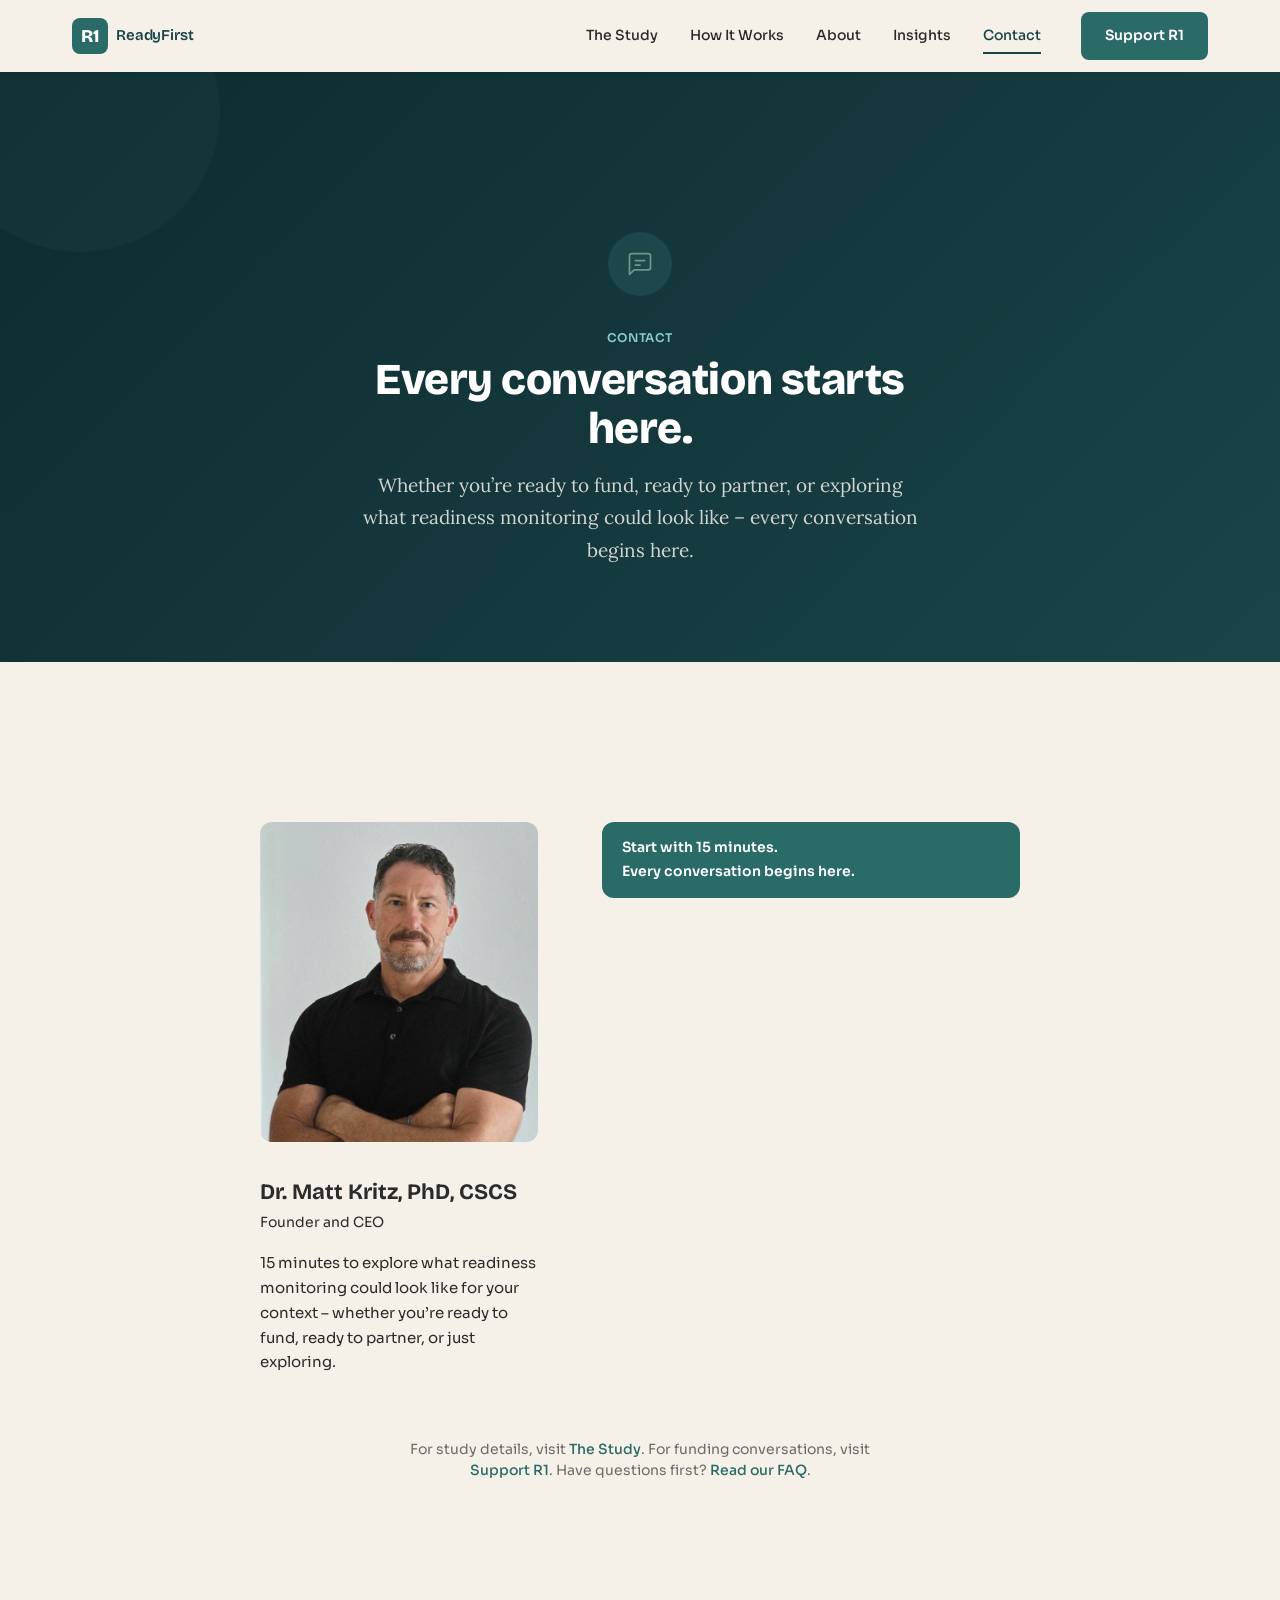
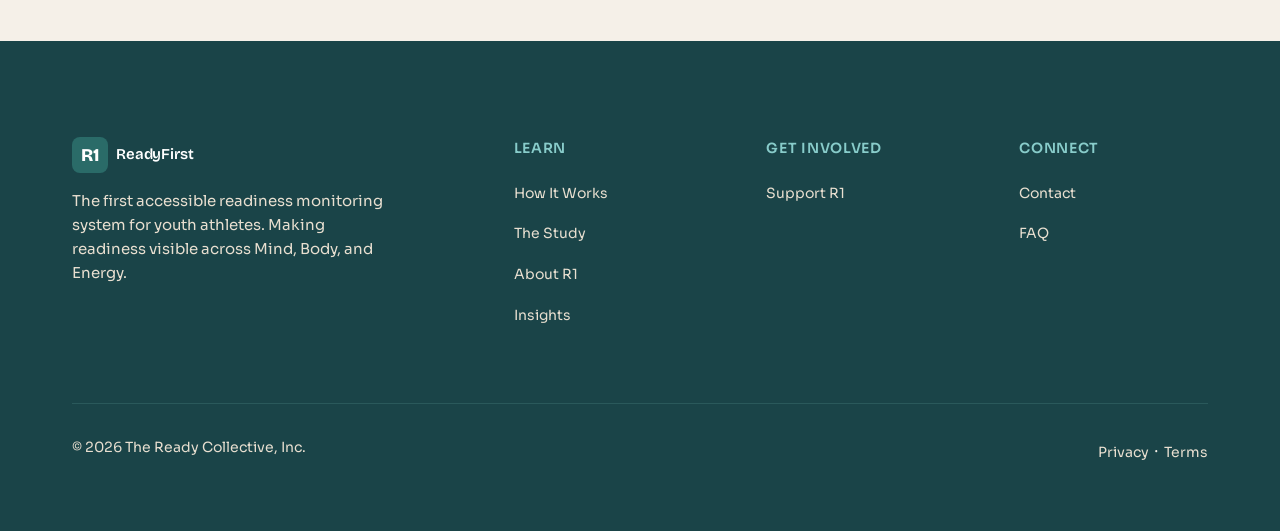
==== contact.html @ bba160d3 "Add files via upload" ====
<!DOCTYPE html>
<html lang="en">
<head>
<meta charset="UTF-8">
<meta name="viewport" content="width=device-width, initial-scale=1.0">
<title>Contact – R1 ReadyFirst</title>
<meta name="description" content="Get in touch with the R1 ReadyFirst team. Direct contact for funders and organizations, or send a general inquiry.">
<meta property="og:title" content="Contact – R1 ReadyFirst">
<meta property="og:description" content="Get in touch with the R1 ReadyFirst team. Direct contact for funders and organizations, or send a general inquiry.">
<meta property="og:image" content="https://www.readyfirst.com/img/og-card.png">
<meta property="og:type" content="website">
<meta property="og:url" content="https://www.readyfirst.com/contact.html">
<link rel="preconnect" href="https://fonts.googleapis.com">
<link rel="preconnect" href="https://fonts.gstatic.com" crossorigin>
<link href="https://fonts.googleapis.com/css2?family=Bricolage+Grotesque:wght@600;700;800&family=Lora:ital,wght@0,400;0,700;1,400&family=Libre+Baskerville:ital,wght@0,400;0,700;1,400&family=Sora:wght@400;500;600&display=swap" rel="stylesheet">
<link rel="stylesheet" href="css/shared.css">
<link rel="stylesheet" href="css/contact.css">
<link rel="icon" href="data:image/svg+xml,%3Csvg xmlns=%27http://www.w3.org/2000/svg%27 viewBox=%270 0 36 36%27%3E%3Crect width=%2736%27 height=%2736%27 rx=%278%27 fill=%27%232D6A4F%27/%3E%3Ctext x=%2718%27 y=%2725%27 font-family=%27sans-serif%27 font-weight=%27800%27 font-size=%2718%27 fill=%27white%27 text-anchor=%27middle%27%3ER1%3C/text%3E%3C/svg%3E">
</head>
<body>

<!-- NAV -->
<a href="#main" class="skip-to-content">Skip to content</a>
<nav class="site-nav" role="navigation" aria-label="Main navigation">
  <div class="container">
    <a href="index.html" class="nav-logo"><span class="logo-mark">R1</span>ReadyFirst</a>
    <ul class="nav-links" id="navLinks">
      <li><a href="study.html">The Study</a></li>
      <li><a href="how-it-works.html">How It Works</a></li>
      <li><a href="about.html">About</a></li>
      <li><a href="blog.html">Insights</a></li>
      <li><a href="contact.html" class="nav-active">Contact</a></li>
      <li><a href="support.html" class="btn btn--primary">Support R1</a></li>
    </ul>
    <button class="nav-toggle" aria-label="Toggle menu" onclick="document.getElementById('navLinks').classList.toggle('open')"><svg viewBox="0 0 24 24" fill="none" stroke="currentColor" stroke-width="2" stroke-linecap="round"><line x1="3" y1="6" x2="21" y2="6"/><line x1="3" y1="12" x2="21" y2="12"/><line x1="3" y1="18" x2="21" y2="18"/></svg></button>
  </div>
</nav>

<!-- HERO -->
<section id="main" class="contact-hero">
  <div class="contact-hero__inner">
    <div class="contact-hero__icon"><svg viewBox="0 0 24 24" fill="none" stroke="rgba(149,213,178,.6)" stroke-width="1.5" stroke-linecap="round" stroke-linejoin="round"><path d="M21 15a2 2 0 01-2 2H7l-4 4V5a2 2 0 012-2h14a2 2 0 012 2z"/><path d="M8 9h8M8 13h4"/></svg></div>
    <span class="section-eyebrow">Contact</span>
    <h1>Every conversation starts here.</h1>
    <p>Whether you&rsquo;re ready to fund, ready to partner, or exploring what readiness monitoring could look like &ndash; every conversation begins here.</p>
  </div>
</section>

<!-- MAIN -->
<section class="contact-main fade-in">
  <div class="contact-main__inner">
    <div class="contact-layout">
      <!-- Matt context panel -->
      <div class="contact-respondent">
        <div class="contact-respondent__photo">
          <img src="img/matt-kritz-portrait.webp" alt="Dr. Matt Kritz, Founder and CEO" loading="lazy">
        </div>
        <div class="contact-respondent__name">Dr. Matt Kritz, PhD, CSCS</div>
        <div class="contact-respondent__role">Founder and CEO</div>
        <p class="contact-respondent__context">15 minutes to explore what readiness monitoring could look like for your context &ndash; whether you&rsquo;re ready to fund, ready to partner, or just exploring.</p>
      </div>

      <!-- Cal.com booking embed -->
      <div class="contact-cal">
        <div class="contact-cal__bar">
          <span class="contact-cal__bar-text">Start with 15 minutes.<br>Every conversation begins here.</span>
        </div>
        <div class="contact-cal__embed">
          <div style="width:100%;height:100%;overflow:scroll" id="my-cal-inline-15min"></div>
        </div>
      </div>
    </div>

    <div class="contact-main__footnote">
      <p>For study details, visit <a href="study.html">The Study</a>. For funding conversations, visit <a href="support.html">Support R1</a>. Have questions first? <a href="faq.html">Read our FAQ</a>.</p>
    </div>
  </div>
</section>

<!-- Cal embed script -->
<script type="text/javascript">
(function (C, A, L) { let p = function (a, ar) { a.q.push(ar); }; let d = C.document; C.Cal = C.Cal || function () { let cal = C.Cal; let ar = arguments; if (!cal.loaded) { cal.ns = {}; cal.q = cal.q || []; d.head.appendChild(d.createElement("script")).src = A; cal.loaded = true; } if (ar[0] === L) { const api = function () { p(api, arguments); }; const namespace = ar[1]; api.q = api.q || []; if(typeof namespace === "string"){cal.ns[namespace] = cal.ns[namespace] || api;p(cal.ns[namespace], ar);p(cal, ["initNamespace", namespace]);} else p(cal, ar); return;} p(cal, ar); }; })(window, "https://app.cal.eu/embed/embed.js", "init");
Cal("init", "15min", {origin:"https://app.cal.eu"});
Cal.ns["15min"]("inline", {
  elementOrSelector:"#my-cal-inline-15min",
  config: {"layout":"month_view","useSlotsViewOnSmallScreen":"true"},
  calLink: "malgo/15min",
});
Cal.ns["15min"]("ui", {"cssVarsPerTheme":{"light":{"cal-brand":"#2A6B68"},"dark":{"cal-brand":"#88CCCA"}},"hideEventTypeDetails":false,"layout":"month_view"});
</script>
<footer class="site-footer" role="contentinfo">
  <div class="container">
    <div class="footer-grid">
      <div class="footer-brand"><a href="index.html" class="nav-logo"><span class="logo-mark">R1</span>ReadyFirst</a><p>The first accessible readiness monitoring system for youth athletes. Making readiness visible across Mind, Body, and Energy.</p></div>
      <div class="footer-col"><h4>Learn</h4><ul><li><a href="how-it-works.html">How It Works</a></li><li><a href="study.html">The Study</a></li><li><a href="about.html">About R1</a></li><li><a href="blog.html">Insights</a></li></ul></div>
      <div class="footer-col"><h4>Get Involved</h4><ul><li><a href="support.html">Support R1</a></li></ul></div>
      <div class="footer-col"><h4>Connect</h4><ul><li><a href="contact.html">Contact</a></li><li><a href="faq.html">FAQ</a></li></ul></div>
    </div>
    <div class="footer-bottom"><p>&copy; 2026 The Ready Collective, Inc.</p><div><a href="#">Privacy</a> &middot; <a href="#">Terms</a></div></div>
  </div>
</footer>

<script>
const observer=new IntersectionObserver(e=>{e.forEach(e=>{e.isIntersecting&&e.target.classList.add("visible")})},{threshold:.1,rootMargin:"0px 0px -40px 0px"});
document.querySelectorAll(".fade-in").forEach(el=>observer.observe(el));
document.querySelectorAll(".nav-links a:not(.nav-dropdown__trigger)").forEach(a=>{a.addEventListener("click",()=>{document.getElementById("navLinks").classList.remove("open")})});
document.querySelectorAll(".nav-dropdown__trigger").forEach(btn=>{btn.addEventListener("click",()=>{btn.closest(".nav-dropdown").classList.toggle("open")})});
</script>
</body>
</html>
---- css/shared.css ----
/* =====================================================
   R1 ReadyFirst – Shared Design Tokens & Components
   Applies to every page. Page-specific layout in [page].css
   ===================================================== */

/* RESET */
*,*::before,*::after{margin:0;padding:0;box-sizing:border-box}
html{font-size:16px;scroll-behavior:smooth;-webkit-font-smoothing:antialiased}
img,svg{display:block;max-width:100%}

/* SKIP TO CONTENT */
.skip-to-content{position:absolute;top:-100%;left:var(--md);background:var(--jade);color:var(--white);padding:.75rem 1.5rem;border-radius:0 0 8px 8px;font-family:var(--font-ui);font-size:.875rem;font-weight:600;text-decoration:none;z-index:200;transition:top .2s}
.skip-to-content:focus{top:0}

/* TOKENS */
:root{
  --jade:#2A6B68;--jade-dk:#1A4448;--jade-lt:#88CCCA;--jade-deep:#0D2B30;
  --sand:#F5F0E8;--sand-dk:#E8DFD0;--sand-lt:#F0EBE0;
  --sky:#428393;--sky-lt:#BBD5DC;
  --terra:#BC6C25;--terra-soft:#DDA15E;
  --char:#2B2B2B;--wgray:#6B6B6B;--white:#FFFFFF;
  --build:#A0785A;--grow:#5B9E6F;--flow:#4A7C8F;
  --g-forest:linear-gradient(135deg,var(--jade-dk),var(--jade));
  --g-deep:linear-gradient(135deg,var(--jade-deep),var(--jade-dk));
  --g-warm:linear-gradient(135deg,var(--terra-soft),var(--sand));
  --sh:0 2px 8px rgba(var(--black-rgb),.06);--sh2:0 4px 16px rgba(var(--black-rgb),.1);
  --xs:.5rem;--sm:1rem;--md:2rem;--lg:4rem;--xl:6rem;--xxl:10rem;
  --max:1200px;--read:680px;
  /* RGB channel tokens — use as rgba(var(--jade-rgb),.1) for alpha compositing */
  --jade-rgb:42,107,104;
  --jade-dk-rgb:26,68,72;
  --jade-lt-rgb:136,204,202;
  --jade-deep-rgb:13,43,48;
  --sand-rgb:245,240,232;
  --terra-rgb:188,108,37;
  --terra-soft-rgb:221,161,94;
  --sky-rgb:66,131,147;
  --build-rgb:160,120,90;
  --grow-rgb:91,158,111;
  --flow-rgb:74,124,143;
  --char-rgb:43,43,43;
  --wgray-rgb:107,107,107;
  --white-rgb:255,255,255;
  --black-rgb:0,0,0;
  /* Pillar tint channels — warm sand-gold, soft green, soft teal */
  --pillar-warm-rgb:196,160,112;
  --pillar-green-rgb:125,170,122;
  --pillar-teal-rgb:80,144,128;
  /* Utility */
  --sand-icon:#E0D4C2;
  /* Gradient mid-stops */
  --sand-warm:#F5EDE4;
  --jade-funder:#1A5258;
  --org-tint:#EBF0E8;
  /* Eyebrow colours: --eyebrow-light on sand/white backgrounds,
     --eyebrow-dark on forest/deep gradient backgrounds,
     --eyebrow-warm on terra-soft/g-warm backgrounds. No other values. */
  --eyebrow-light:var(--jade);
  --eyebrow-dark:var(--jade-lt);
  --eyebrow-warm:var(--jade-dk);
  /* Typography tokens — use these, never hardcode font strings */
  --font-display:'Bricolage Grotesque',sans-serif;
  --font-ui:'Sora',sans-serif;
  --font-prose:'Lora',Georgia,serif;
  --font-quote:'Libre Baskerville',Georgia,serif;
}

/* TYPOGRAPHY */
body{font-family:var(--font-prose);font-size:1.125rem;line-height:1.7;color:var(--char);background:var(--sand)}
h1,h2{font-family:var(--font-display)}
.ui,.btn,.nav-links a:not(.btn),.card__eyebrow,.card__cta,.card__body,.stat-number,.stat-caption,.stat-source,.section-eyebrow,.team-role,.team-cred,.team-name,.pillar-tag,.footer-col a,.footer-col h4,.footer-bottom p,.footer-bottom a{font-family:var(--font-ui)}
blockquote{font-family:var(--font-quote)}
h1,h2{line-height:1.15;letter-spacing:-.01em}
h2{font-size:clamp(1.75rem,3.5vw,2.25rem);font-weight:600}
/* h3 font rule: --font-ui is the default (functional/UI headings — cards, features, list items).
   Override to var(--font-display) for display headings — named people, named entities, hero sub-labels.
   Do this in page CSS with an explicit font-family declaration, not by changing this rule. */
h3{font-size:1.25rem;font-weight:600;line-height:1.4;font-family:var(--font-ui)}
a{color:var(--jade);transition:color .3s}a:hover{color:var(--jade-dk)}

/* LAYOUT */
.container{width:100%;max-width:var(--max);margin:0 auto;padding:0 var(--md)}
.section{padding:var(--xl) 0}

/* NAV */
.site-nav{position:sticky;top:0;z-index:100;height:72px;display:flex;align-items:center;background:var(--sand);box-shadow:0 1px 4px rgba(var(--black-rgb),.05)}
.site-nav .container{display:flex;align-items:center;justify-content:space-between}
.nav-logo{display:flex;align-items:center;gap:.5rem;text-decoration:none;font-family:var(--font-display);font-weight:600;font-size:.9375rem;color:var(--jade-dk);letter-spacing:-.01em}
.logo-mark{display:inline-flex;align-items:center;justify-content:center;width:36px;height:36px;background:var(--jade);color:var(--white);border-radius:8px;font-weight:800;font-size:1.125rem;line-height:1}
.nav-links{display:flex;align-items:center;gap:var(--md);list-style:none}
.nav-links li{display:flex;align-items:center}
.nav-links a:not(.btn){font-size:.875rem;font-weight:500;color:var(--char);text-decoration:none;padding:.25rem 0;position:relative;transition:color .3s}
.nav-links a:not(.btn)::after{content:'';position:absolute;bottom:-2px;left:0;width:0;height:2px;background:var(--jade-dk);transition:width .3s}
.nav-links a:not(.btn):hover{color:var(--jade-dk)}
.nav-links a:not(.btn):hover::after{width:100%}
.nav-links .btn{margin-left:.5rem}
.nav-toggle{display:none;background:none;border:none;cursor:pointer;padding:.5rem;color:var(--char)}
.nav-toggle svg{width:24px;height:24px}
.nav-links a:not(.btn).nav-active{color:var(--jade-dk)}.nav-links a:not(.btn).nav-active::after{width:100%}

/* NAV DROPDOWN */
.nav-dropdown{position:relative;display:flex;align-items:center}
.nav-dropdown__trigger{font-family:var(--font-ui);font-size:.875rem;font-weight:500;color:var(--char);background:none;border:none;cursor:pointer;padding:.25rem 0;display:inline-flex;align-items:center;gap:.35rem;position:relative;transition:color .3s;line-height:1}
.nav-dropdown__trigger::after{content:'';position:absolute;bottom:-2px;left:0;width:0;height:2px;background:var(--jade-dk);transition:width .3s}
.nav-dropdown__trigger:hover{color:var(--jade-dk)}.nav-dropdown__trigger:hover::after{width:100%}
.nav-dropdown__trigger.nav-active{color:var(--jade-dk)}.nav-dropdown__trigger.nav-active::after{width:100%}
.nav-dropdown__trigger svg{transition:transform .3s}
.nav-dropdown__menu{display:none;position:absolute;top:100%;left:-.75rem;background:var(--sand);border-radius:10px;box-shadow:var(--sh2);padding:1rem 1.75rem;list-style:none;z-index:110;white-space:nowrap}
.nav-dropdown__menu::before{content:'';position:absolute;top:2px;left:24px;width:12px;height:12px;background:var(--sand);border-radius:2px;rotate:45deg;box-shadow:-1px -1px 2px rgba(var(--black-rgb),.04)}
.nav-dropdown__menu li a{display:block;padding:.5rem .25rem;font-family:var(--font-ui);font-size:.875rem;font-weight:500;color:var(--char);text-decoration:none;transition:color .2s;border-radius:6px}
.nav-dropdown__menu li a:hover{color:var(--jade-dk)}
.nav-dropdown__menu li a.nav-active{color:var(--jade-dk);font-weight:600}
.nav-dropdown:hover .nav-dropdown__menu{display:block}
.nav-dropdown:hover .nav-dropdown__trigger svg{transform:rotate(180deg)}

/* BUTTONS */
.btn{display:inline-flex;align-items:center;justify-content:center;gap:.5rem;font-size:.875rem;font-weight:600;text-decoration:none;padding:.75rem 1.5rem;border-radius:8px;border:none;cursor:pointer;transition:all .3s;white-space:nowrap}
.btn--primary{background:var(--jade);color:var(--white)}.btn--primary:hover{background:var(--jade-dk);color:var(--white)}
.btn--secondary{background:transparent;color:var(--jade);border:1.5px solid var(--jade)}.btn--secondary:hover{background:var(--jade);color:var(--white)}
.btn--lg{font-size:1rem;padding:1rem 2rem}
.btn--hero{background:var(--white);color:var(--jade-dk);font-size:1rem;padding:1rem 2rem}.btn--hero:hover{background:var(--sand);color:var(--jade-dk)}
.btn--hero-ghost{background:transparent;color:rgba(var(--sand-rgb),.85);font-size:1rem;padding:1rem 2rem;border:1.5px solid rgba(var(--sand-rgb),.3)}.btn--hero-ghost:hover{background:rgba(var(--white-rgb),.1);color:var(--white)}
.btn .arrow{transition:transform .3s}.btn:hover .arrow{transform:translateX(3px)}

/* Dark-section button overrides — prevents hover disappearing into background */
.scale-stats--elevated .btn--primary{background:var(--white);color:var(--jade-dk)}
.scale-stats--elevated .btn--primary:hover{background:var(--sand);color:var(--jade-dk)}

/* SECTION EYEBROW */
.section-eyebrow{font-family:var(--font-ui);font-size:.75rem;font-weight:600;text-transform:uppercase;letter-spacing:.05em;display:block;margin-bottom:var(--xs)}

/* GTM SIGNAL – urgency / founding funder / timing language */
.gtm-signal{font-family:var(--font-ui);font-size:1rem;font-weight:400;color:var(--jade);line-height:1.55;display:block}
.gtm-signal--dark{color:var(--jade-lt)}

/* PHOTO INITIALS – placeholder for missing portraits */

/* PILLAR TAGS */
.pillar-tag{display:inline-flex;flex-direction:column;align-items:center;gap:.5rem;font-size:.875rem;font-weight:600;letter-spacing:.02em}
.pillar-tag__circle{width:72px;height:72px;border-radius:50%;display:flex;align-items:center;justify-content:center}
.pillar-tag__circle svg{width:36px;height:36px;flex-shrink:0}
.pillar-tag--mind .pillar-tag__circle{background:rgba(var(--pillar-warm-rgb),.18)}.pillar-tag--mind .pillar-tag__circle svg{stroke:var(--char)}.pillar-tag--mind{color:var(--char)}
.pillar-tag--body .pillar-tag__circle{background:rgba(var(--pillar-green-rgb),.16)}.pillar-tag--body .pillar-tag__circle svg{stroke:var(--char)}.pillar-tag--body{color:var(--char)}
.pillar-tag--energy .pillar-tag__circle{background:rgba(var(--pillar-teal-rgb),.16)}.pillar-tag--energy .pillar-tag__circle svg{stroke:var(--char)}.pillar-tag--energy{color:var(--char)}

/* STAT CARDS (shared across homepage + study) */
.stat-source{font-size:.6875rem;color:var(--wgray);margin-top:.375rem}

/* READINESS DIAGRAM (shared – used on How It Works + Parents) */
.dfade{opacity:0;animation:fadeOnly var(--fdur,.5s) ease var(--fdelay,0s) both}

/* FOOTER */
.site-footer{background:var(--jade-dk);color:var(--sand);padding:var(--xl) 0 var(--lg)}
.footer-grid{display:grid;grid-template-columns:2fr 1fr 1fr 1fr;gap:var(--lg);margin-bottom:var(--lg)}
.footer-brand{max-width:320px}
.footer-brand .nav-logo{color:var(--white);margin-bottom:var(--sm)}
.footer-brand p{font-family:var(--font-ui);font-size:.9375rem;line-height:1.6;color:var(--sand-dk)}
.footer-col h4{font-family:var(--font-ui);font-size:.875rem;font-weight:600;text-transform:uppercase;letter-spacing:.05em;color:var(--jade-lt);margin-bottom:var(--sm)}
.footer-col ul{list-style:none}.footer-col li{margin-bottom:.625rem}
.footer-col a{font-family:var(--font-ui);font-size:.875rem;color:var(--sand-dk);text-decoration:none;transition:color .3s}.footer-col a:hover{color:var(--white)}
.footer-bottom{border-top:1px solid rgba(var(--jade-lt-rgb),.15);padding-top:var(--md);display:flex;justify-content:space-between;flex-wrap:wrap;gap:var(--sm)}
.footer-bottom p,.footer-bottom a{font-family:var(--font-ui);font-size:.875rem;color:var(--sand-dk)}
.footer-bottom a{text-decoration:none}.footer-bottom a:hover{color:var(--white)}

/* ANIMATIONS */
.fade-in{opacity:0;transform:translateY(16px);transition:opacity .6s ease-out,transform .6s ease-out}
.fade-in.visible{opacity:1;transform:translateY(0)}
@keyframes draw{from{stroke-dashoffset:var(--len)}to{stroke-dashoffset:0}}
@keyframes fadeOnly{from{opacity:0}to{opacity:1}}

/* UTILITIES */
.mobile-br{display:block}

/* RESPONSIVE – SHARED */
/* PAGE PHOTO BREAK – contained image with rounded corners, matches pause pattern */
.page-photo-break{padding:var(--lg) var(--md)}
.page-photo-break__inner{max-width:1060px;margin:0 auto;overflow:hidden;border-radius:12px}
.page-photo-break__img{width:100%;height:400px;object-fit:cover;object-position:center 40%;display:block}

@media(max-width:767px){
  .mobile-br{display:none}
  .container{padding:0 var(--sm)}
  .section{padding:var(--lg) 0}
  h2{font-size:1.375rem}
  .nav-links{display:none;position:fixed;top:72px;left:0;right:0;background:var(--sand);flex-direction:column;padding:var(--md);box-shadow:var(--sh);gap:1.5rem}.nav-links.open{display:flex}.nav-toggle{display:block}
  .nav-dropdown__trigger{width:100%;justify-content:space-between}
  .nav-dropdown__menu{position:static;transform:none;box-shadow:none;background:var(--sand-dk);border-radius:8px;padding:.25rem 0;min-width:100%;margin-top:.375rem}
  .nav-dropdown__menu::before{display:none}
  .nav-dropdown.open .nav-dropdown__menu{display:block}
  .nav-dropdown:hover .nav-dropdown__menu{display:none}
  .nav-dropdown.open:hover .nav-dropdown__menu{display:block}
  .footer-grid{grid-template-columns:1fr;gap:var(--md)}
  .page-photo-break__inner{margin:0 var(--sm);border-radius:10px}
  .page-photo-break__img{height:240px}
}

/* Utility classes — replacing inline styles */
.img-cover{width:100%;height:100%;object-fit:cover;display:block}
.img-cover--rounded{border-radius:12px}
.img-cover--circle{border-radius:50%}
.text-center{text-align:center}
.mt-sm{margin-top:var(--sm)}
.mt-md{margin-top:var(--md)}
.mt-lg{margin-top:var(--lg)}
.mb-sm{margin-bottom:var(--sm)}
.mb-lg{margin-bottom:var(--lg)}
.inline-read-link{font-family:var(--font-ui);font-size:.875rem;font-weight:600;color:var(--jade);text-decoration:none}
.inline-read-link--light{color:var(--jade-lt)}
.section-eyebrow--sky{color:var(--eyebrow-light)}
.section-eyebrow--jade{color:var(--jade)}
.section-eyebrow--jade-lt{color:var(--jade-lt)}
.card-cta-label{pointer-events:none}
.flex-center-wrap{display:flex;gap:var(--sm);justify-content:center;flex-wrap:wrap}
.img-cover--top{object-position:center top}
.btn--sm{font-size:.8125rem;padding:.5rem 1.25rem}
.footer-col .btn{margin-top:.5rem}
---- css/contact.css ----
/* =====================================================
   R1 ReadyFirst – Contact Page Layout
   Requires: shared.css
   v23 – Single column, meeting callout + form
   ===================================================== */

/* HERO */
.contact-hero{padding:var(--xxl) var(--md) var(--xl);background:var(--g-deep);text-align:center;position:relative;overflow:hidden;color:var(--white)}
.contact-hero::before{content:'';position:absolute;top:-100px;left:-60px;width:280px;height:280px;border-radius:50%;background:rgba(var(--jade-lt-rgb),.04)}
.contact-hero__inner{max-width:620px;margin:0 auto;position:relative;z-index:1}
.contact-hero__icon{width:64px;height:64px;border-radius:50%;background:rgba(var(--jade-lt-rgb),.1);display:flex;align-items:center;justify-content:center;margin:0 auto var(--md)}
.contact-hero__icon svg{width:28px;height:28px}
.contact-hero .section-eyebrow{color:var(--eyebrow-dark)}
.contact-hero h1{font-size:clamp(2rem,5vw,2.75rem);font-weight:800;color:var(--white);margin-bottom:var(--sm);line-height:1.1}
.contact-hero p{font-family:var(--font-prose);font-size:clamp(1.0625rem,2vw,1.1875rem);color:rgba(var(--sand-rgb),.85);line-height:1.7;max-width:560px;margin:0 auto}

/* MAIN */
.contact-main{background:var(--sand);padding:var(--xxl) var(--md);position:relative;overflow:hidden}
.contact-main__inner{max-width:760px;margin:0 auto;position:relative;z-index:1}

/* TWO-COLUMN LAYOUT: cal left, Matt right */
.contact-layout{display:grid;grid-template-columns:2fr 3fr;gap:var(--lg);align-items:start}

/* Matt context panel */
.contact-respondent__photo{width:100%;height:320px;border-radius:12px;overflow:hidden;margin-bottom:var(--md)}
.contact-respondent__photo img{width:100%;height:100%;object-fit:cover;object-position:center top}
.contact-respondent__name{font-family:var(--font-display);font-size:1.375rem;font-weight:700;color:var(--char)}
.contact-respondent__role{font-family:var(--font-ui);font-size:.875rem;color:var(--char);margin-bottom:var(--sm)}
.contact-respondent__context{font-family:var(--font-ui);font-size:.9375rem;color:var(--char);line-height:1.65}

/* CAL.COM EMBED — jade top bar + embed frame */
.contact-cal{overflow:visible}
.contact-cal__bar{background:var(--jade);padding:.875rem 1.25rem;display:flex;align-items:center;justify-content:flex-start;border-radius:12px;margin-bottom:2px}
.contact-cal__bar-text{font-family:var(--font-ui);font-size:.875rem;font-weight:600;color:var(--white)}
.contact-cal__embed{border-radius:12px;overflow:hidden}

/* FOOTNOTE */
.contact-main__footnote{text-align:center;max-width:480px;margin:var(--lg) auto 0}
.contact-main__footnote p{font-family:var(--font-ui);font-size:.875rem;color:var(--wgray);line-height:1.5}
.contact-main__footnote a{color:var(--jade);text-decoration:none;font-weight:500}
.contact-main__footnote a:hover{color:var(--jade-dk)}

/* RESPONSIVE */
@media(max-width:767px){
  .contact-hero{padding:var(--xl) var(--sm) var(--lg)}
  .contact-main{padding:var(--xl) var(--sm)}
  .contact-layout{grid-template-columns:1fr;gap:var(--md)}
  .contact-respondent{order:-1}
}
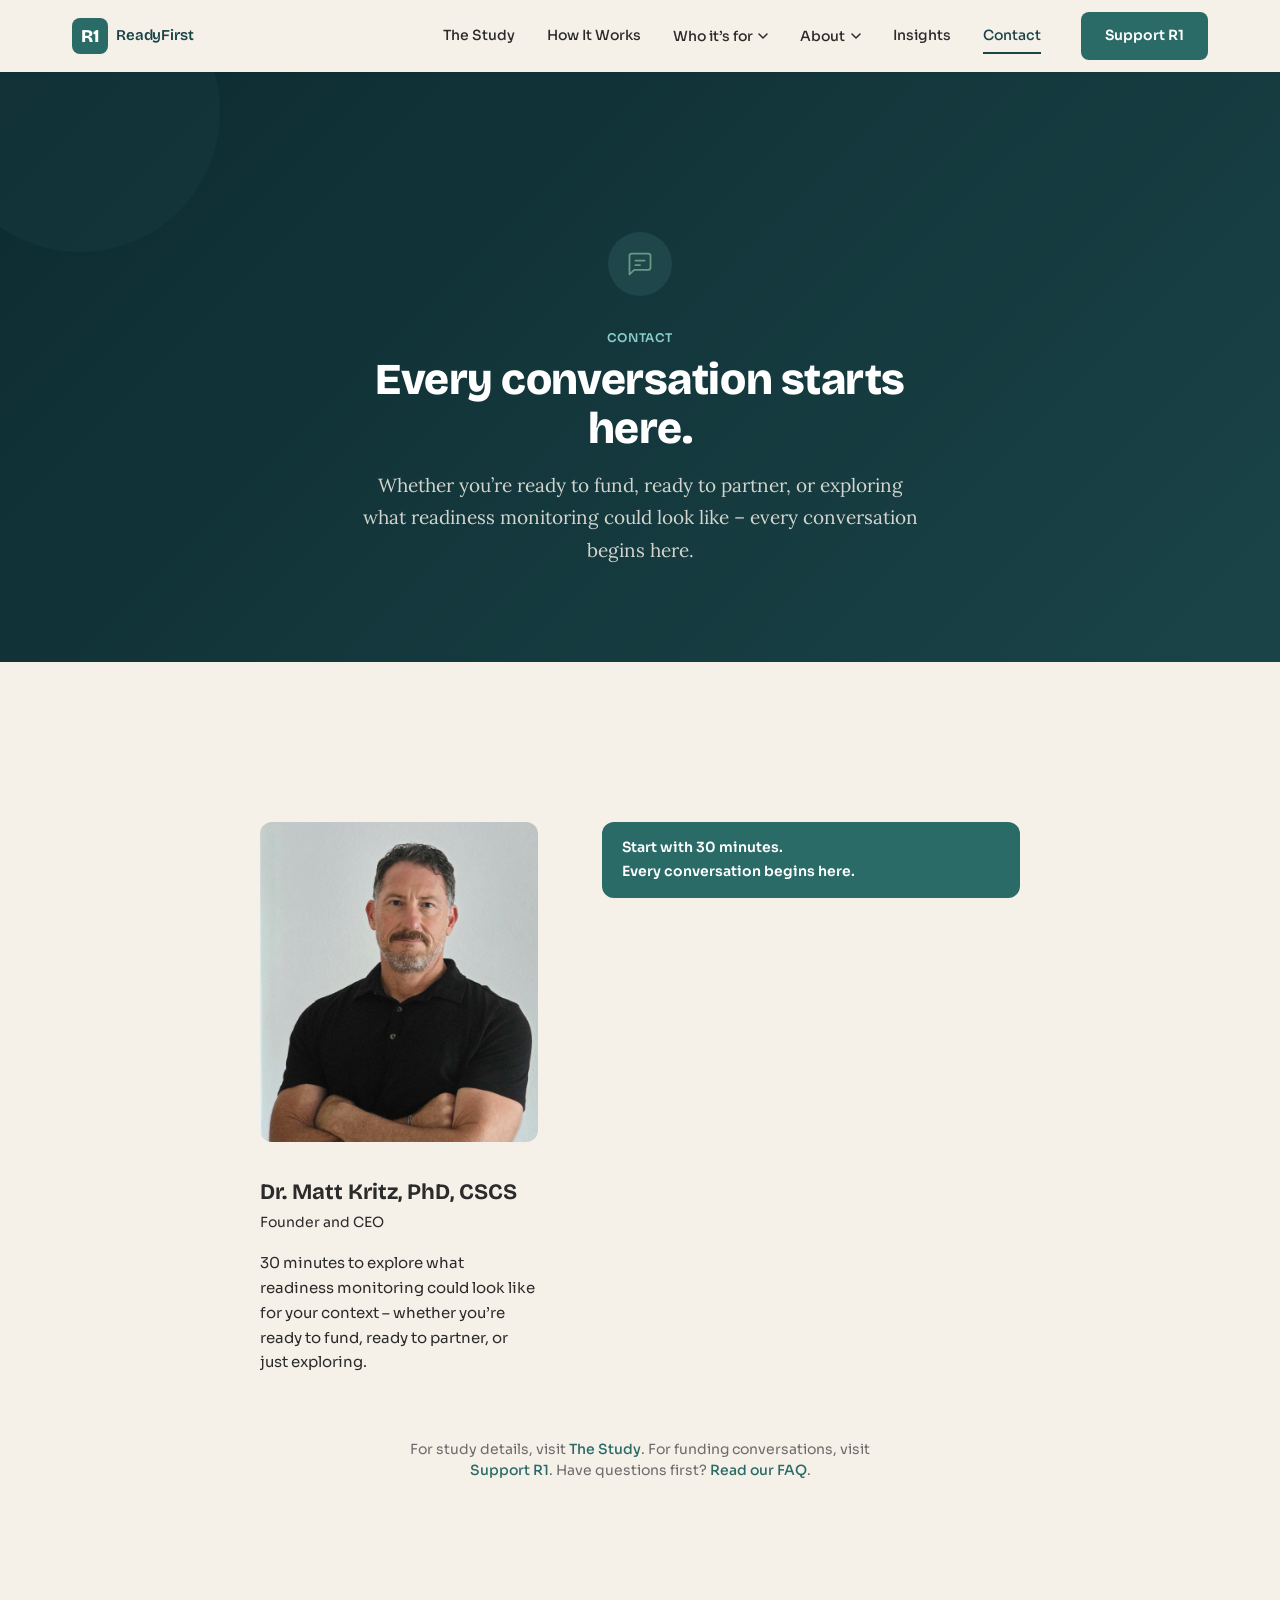
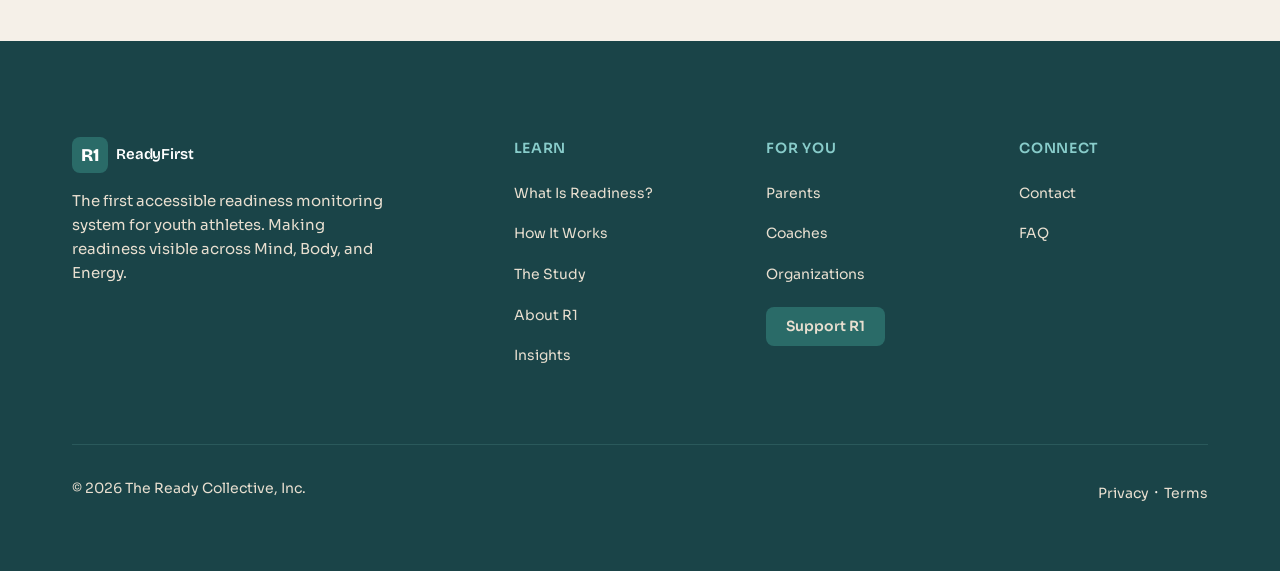
==== commit 40b1cae0: "Add files via upload" ====
--- a/contact.html
+++ b/contact.html
@@ -8,6 +8,10 @@
 <meta property="og:title" content="Contact – R1 ReadyFirst">
 <meta property="og:description" content="Get in touch with the R1 ReadyFirst team. Direct contact for funders and organizations, or send a general inquiry.">
 <meta property="og:image" content="https://www.readyfirst.com/img/og-card.png">
+<meta property="og:image:width" content="1200">
+<meta property="og:image:height" content="630">
+<meta name="twitter:card" content="summary_large_image">
+<meta name="twitter:image" content="https://www.readyfirst.com/img/og-card.png">
 <meta property="og:type" content="website">
 <meta property="og:url" content="https://www.readyfirst.com/contact.html">
 <link rel="preconnect" href="https://fonts.googleapis.com">
@@ -27,7 +31,21 @@
     <ul class="nav-links" id="navLinks">
       <li><a href="study.html">The Study</a></li>
       <li><a href="how-it-works.html">How It Works</a></li>
-      <li><a href="about.html">About</a></li>
+      <li class="nav-dropdown">
+        <button class="nav-dropdown__trigger" aria-expanded="false" aria-haspopup="true">Who it&rsquo;s for <svg viewBox="0 0 10 6" width="10" height="6" fill="none" stroke="currentColor" stroke-width="1.5" stroke-linecap="round" stroke-linejoin="round"><path d="M1 1l4 4 4-4"/></svg></button>
+        <ul class="nav-dropdown__menu">
+          <li><a href="organizations.html">Organizations</a></li>
+          <li><a href="parents.html">Parents</a></li>
+          <li><a href="coaches.html">Coaches</a></li>
+        </ul>
+      </li>
+      <li class="nav-dropdown">
+        <button class="nav-dropdown__trigger" aria-expanded="false" aria-haspopup="true">About <svg viewBox="0 0 10 6" width="10" height="6" fill="none" stroke="currentColor" stroke-width="1.5" stroke-linecap="round" stroke-linejoin="round"><path d="M1 1l4 4 4-4"/></svg></button>
+        <ul class="nav-dropdown__menu">
+          <li><a href="readiness.html">What Is Readiness?</a></li>
+          <li><a href="about.html">Our Team &amp; Mission</a></li>
+        </ul>
+      </li>
       <li><a href="blog.html">Insights</a></li>
       <li><a href="contact.html" class="nav-active">Contact</a></li>
       <li><a href="support.html" class="btn btn--primary">Support R1</a></li>
@@ -57,16 +75,16 @@
         </div>
         <div class="contact-respondent__name">Dr. Matt Kritz, PhD, CSCS</div>
         <div class="contact-respondent__role">Founder and CEO</div>
-        <p class="contact-respondent__context">15 minutes to explore what readiness monitoring could look like for your context &ndash; whether you&rsquo;re ready to fund, ready to partner, or just exploring.</p>
+        <p class="contact-respondent__context">30 minutes to explore what readiness monitoring could look like for your context &ndash; whether you&rsquo;re ready to fund, ready to partner, or just exploring.</p>
       </div>
 
       <!-- Cal.com booking embed -->
       <div class="contact-cal">
         <div class="contact-cal__bar">
-          <span class="contact-cal__bar-text">Start with 15 minutes.<br>Every conversation begins here.</span>
+          <span class="contact-cal__bar-text">Start with 30 minutes.<br>Every conversation begins here.</span>
         </div>
         <div class="contact-cal__embed">
-          <div style="width:100%;height:100%;overflow:scroll" id="my-cal-inline-15min"></div>
+          <div style="width:100%;height:100%;overflow:scroll" id="my-cal-inline-30min"></div>
         </div>
       </div>
     </div>
@@ -79,21 +97,21 @@
 
 <!-- Cal embed script -->
 <script type="text/javascript">
-(function (C, A, L) { let p = function (a, ar) { a.q.push(ar); }; let d = C.document; C.Cal = C.Cal || function () { let cal = C.Cal; let ar = arguments; if (!cal.loaded) { cal.ns = {}; cal.q = cal.q || []; d.head.appendChild(d.createElement("script")).src = A; cal.loaded = true; } if (ar[0] === L) { const api = function () { p(api, arguments); }; const namespace = ar[1]; api.q = api.q || []; if(typeof namespace === "string"){cal.ns[namespace] = cal.ns[namespace] || api;p(cal.ns[namespace], ar);p(cal, ["initNamespace", namespace]);} else p(cal, ar); return;} p(cal, ar); }; })(window, "https://app.cal.eu/embed/embed.js", "init");
-Cal("init", "15min", {origin:"https://app.cal.eu"});
-Cal.ns["15min"]("inline", {
-  elementOrSelector:"#my-cal-inline-15min",
+(function (C, A, L) { let p = function (a, ar) { a.q.push(ar); }; let d = C.document; C.Cal = C.Cal || function () { let cal = C.Cal; let ar = arguments; if (!cal.loaded) { cal.ns = {}; cal.q = cal.q || []; d.head.appendChild(d.createElement("script")).src = A; cal.loaded = true; } if (ar[0] === L) { const api = function () { p(api, arguments); }; const namespace = ar[1]; api.q = api.q || []; if(typeof namespace === "string"){cal.ns[namespace] = cal.ns[namespace] || api;p(cal.ns[namespace], ar);p(cal, ["initNamespace", namespace]);} else p(cal, ar); return;} p(cal, ar); }; })(window, "https://app.cal.com/embed/embed.js", "init");
+Cal("init", "30min", {origin:"https://the-ready-collective.cal.com"});
+Cal.ns["30min"]("inline", {
+  elementOrSelector:"#my-cal-inline-30min",
   config: {"layout":"month_view","useSlotsViewOnSmallScreen":"true"},
-  calLink: "malgo/15min",
+  calLink: "mkritz/30min",
 });
-Cal.ns["15min"]("ui", {"cssVarsPerTheme":{"light":{"cal-brand":"#2A6B68"},"dark":{"cal-brand":"#88CCCA"}},"hideEventTypeDetails":false,"layout":"month_view"});
+Cal.ns["30min"]("ui", {"hideEventTypeDetails":false,"layout":"month_view"});
 </script>
 <footer class="site-footer" role="contentinfo">
   <div class="container">
     <div class="footer-grid">
       <div class="footer-brand"><a href="index.html" class="nav-logo"><span class="logo-mark">R1</span>ReadyFirst</a><p>The first accessible readiness monitoring system for youth athletes. Making readiness visible across Mind, Body, and Energy.</p></div>
-      <div class="footer-col"><h4>Learn</h4><ul><li><a href="how-it-works.html">How It Works</a></li><li><a href="study.html">The Study</a></li><li><a href="about.html">About R1</a></li><li><a href="blog.html">Insights</a></li></ul></div>
-      <div class="footer-col"><h4>Get Involved</h4><ul><li><a href="support.html">Support R1</a></li></ul></div>
+      <div class="footer-col"><h4>Learn</h4><ul><li><a href="readiness.html">What Is Readiness?</a></li><li><a href="how-it-works.html">How It Works</a></li><li><a href="study.html">The Study</a></li><li><a href="about.html">About R1</a></li><li><a href="blog.html">Insights</a></li></ul></div>
+      <div class="footer-col"><h4>For You</h4><ul><li><a href="parents.html">Parents</a></li><li><a href="coaches.html">Coaches</a></li><li><a href="organizations.html">Organizations</a></li><li><a href="support.html" class="btn btn--primary btn--sm">Support R1</a></li></ul></div>
       <div class="footer-col"><h4>Connect</h4><ul><li><a href="contact.html">Contact</a></li><li><a href="faq.html">FAQ</a></li></ul></div>
     </div>
     <div class="footer-bottom"><p>&copy; 2026 The Ready Collective, Inc.</p><div><a href="#">Privacy</a> &middot; <a href="#">Terms</a></div></div>
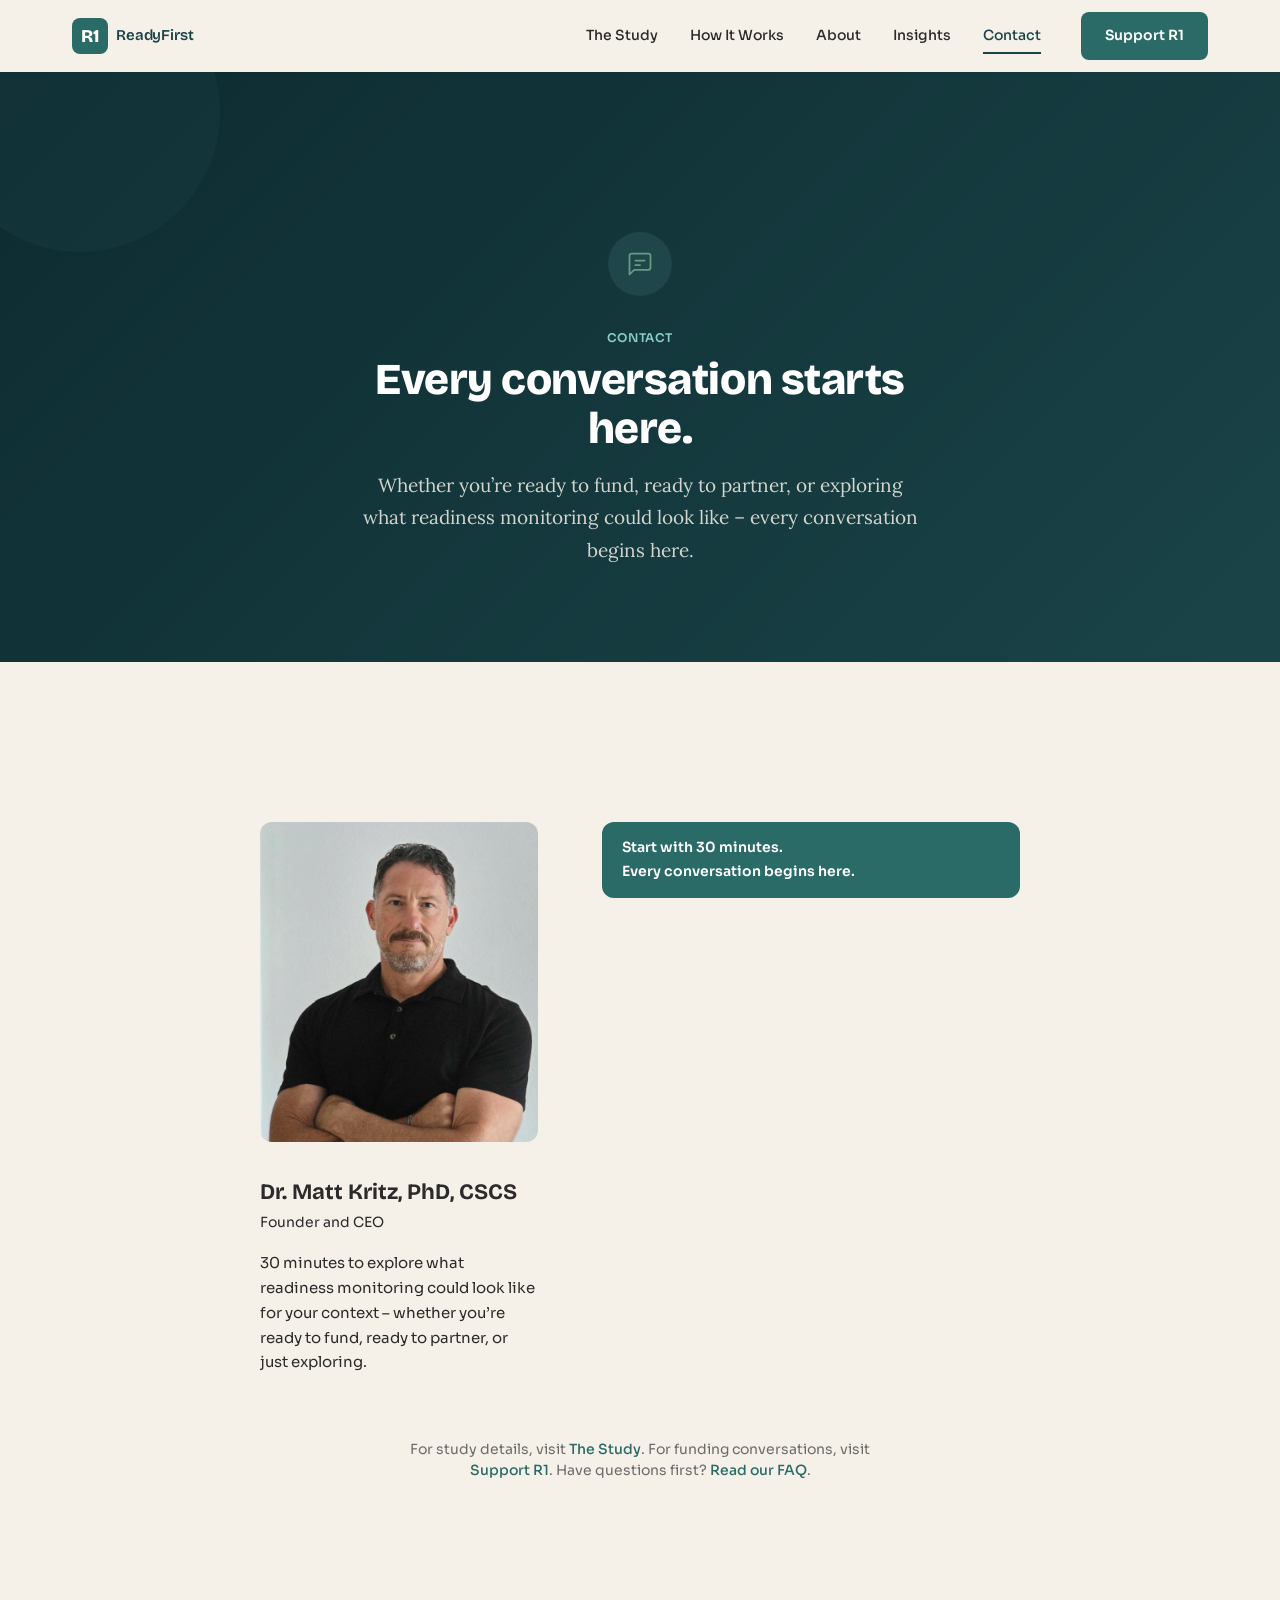
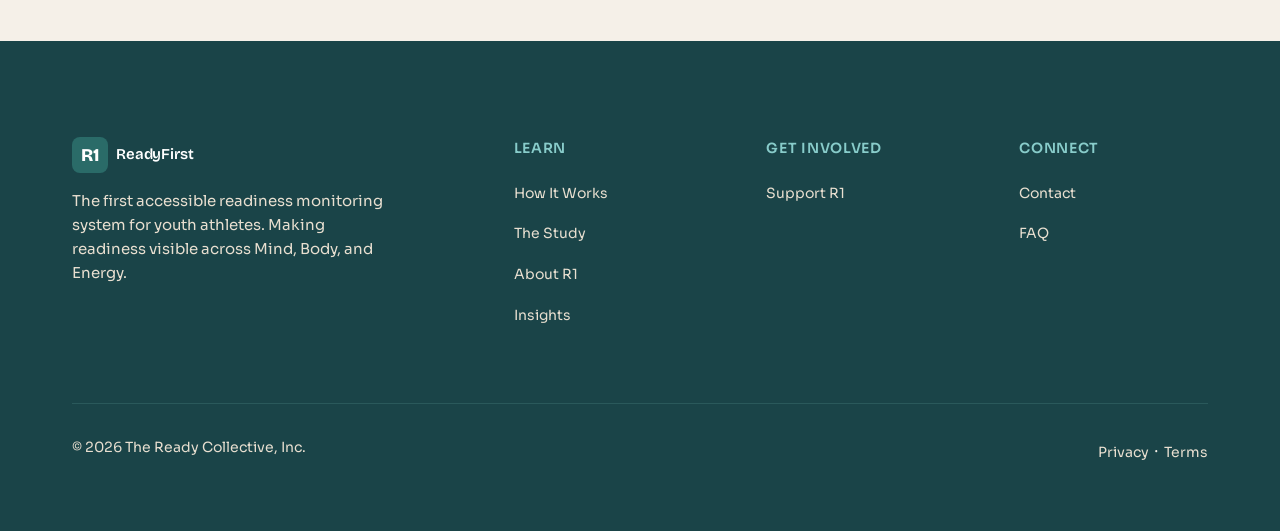
==== commit 1e6b921b: "Add files via upload" ====
--- a/contact.html
+++ b/contact.html
@@ -31,21 +31,7 @@
     <ul class="nav-links" id="navLinks">
       <li><a href="study.html">The Study</a></li>
       <li><a href="how-it-works.html">How It Works</a></li>
-      <li class="nav-dropdown">
-        <button class="nav-dropdown__trigger" aria-expanded="false" aria-haspopup="true">Who it&rsquo;s for <svg viewBox="0 0 10 6" width="10" height="6" fill="none" stroke="currentColor" stroke-width="1.5" stroke-linecap="round" stroke-linejoin="round"><path d="M1 1l4 4 4-4"/></svg></button>
-        <ul class="nav-dropdown__menu">
-          <li><a href="organizations.html">Organizations</a></li>
-          <li><a href="parents.html">Parents</a></li>
-          <li><a href="coaches.html">Coaches</a></li>
-        </ul>
-      </li>
-      <li class="nav-dropdown">
-        <button class="nav-dropdown__trigger" aria-expanded="false" aria-haspopup="true">About <svg viewBox="0 0 10 6" width="10" height="6" fill="none" stroke="currentColor" stroke-width="1.5" stroke-linecap="round" stroke-linejoin="round"><path d="M1 1l4 4 4-4"/></svg></button>
-        <ul class="nav-dropdown__menu">
-          <li><a href="readiness.html">What Is Readiness?</a></li>
-          <li><a href="about.html">Our Team &amp; Mission</a></li>
-        </ul>
-      </li>
+      <li><a href="about.html">About</a></li>
       <li><a href="blog.html">Insights</a></li>
       <li><a href="contact.html" class="nav-active">Contact</a></li>
       <li><a href="support.html" class="btn btn--primary">Support R1</a></li>
@@ -84,7 +70,7 @@
           <span class="contact-cal__bar-text">Start with 30 minutes.<br>Every conversation begins here.</span>
         </div>
         <div class="contact-cal__embed">
-          <div style="width:100%;height:100%;overflow:scroll" id="my-cal-inline-30min"></div>
+          <div style="width:100%;height:100%;overflow:scroll" id="my-cal-inline-meeting-with-matt"></div>
         </div>
       </div>
     </div>
@@ -95,23 +81,22 @@
   </div>
 </section>
 
-<!-- Cal embed script -->
 <script type="text/javascript">
 (function (C, A, L) { let p = function (a, ar) { a.q.push(ar); }; let d = C.document; C.Cal = C.Cal || function () { let cal = C.Cal; let ar = arguments; if (!cal.loaded) { cal.ns = {}; cal.q = cal.q || []; d.head.appendChild(d.createElement("script")).src = A; cal.loaded = true; } if (ar[0] === L) { const api = function () { p(api, arguments); }; const namespace = ar[1]; api.q = api.q || []; if(typeof namespace === "string"){cal.ns[namespace] = cal.ns[namespace] || api;p(cal.ns[namespace], ar);p(cal, ["initNamespace", namespace]);} else p(cal, ar); return;} p(cal, ar); }; })(window, "https://app.cal.com/embed/embed.js", "init");
-Cal("init", "30min", {origin:"https://the-ready-collective.cal.com"});
-Cal.ns["30min"]("inline", {
-  elementOrSelector:"#my-cal-inline-30min",
+Cal("init", "meeting-with-matt", {origin:"https://the-ready-collective.cal.com"});
+Cal.ns["meeting-with-matt"]("inline", {
+  elementOrSelector:"#my-cal-inline-meeting-with-matt",
   config: {"layout":"month_view","useSlotsViewOnSmallScreen":"true"},
-  calLink: "mkritz/30min",
+  calLink: "mkritz/meeting-with-matt",
 });
-Cal.ns["30min"]("ui", {"hideEventTypeDetails":false,"layout":"month_view"});
+Cal.ns["meeting-with-matt"]("ui", {"hideEventTypeDetails":false,"layout":"month_view"});
 </script>
 <footer class="site-footer" role="contentinfo">
   <div class="container">
     <div class="footer-grid">
       <div class="footer-brand"><a href="index.html" class="nav-logo"><span class="logo-mark">R1</span>ReadyFirst</a><p>The first accessible readiness monitoring system for youth athletes. Making readiness visible across Mind, Body, and Energy.</p></div>
-      <div class="footer-col"><h4>Learn</h4><ul><li><a href="readiness.html">What Is Readiness?</a></li><li><a href="how-it-works.html">How It Works</a></li><li><a href="study.html">The Study</a></li><li><a href="about.html">About R1</a></li><li><a href="blog.html">Insights</a></li></ul></div>
-      <div class="footer-col"><h4>For You</h4><ul><li><a href="parents.html">Parents</a></li><li><a href="coaches.html">Coaches</a></li><li><a href="organizations.html">Organizations</a></li><li><a href="support.html" class="btn btn--primary btn--sm">Support R1</a></li></ul></div>
+      <div class="footer-col"><h4>Learn</h4><ul><li><a href="how-it-works.html">How It Works</a></li><li><a href="study.html">The Study</a></li><li><a href="about.html">About R1</a></li><li><a href="blog.html">Insights</a></li></ul></div>
+      <div class="footer-col"><h4>Get Involved</h4><ul><li><a href="support.html">Support R1</a></li></ul></div>
       <div class="footer-col"><h4>Connect</h4><ul><li><a href="contact.html">Contact</a></li><li><a href="faq.html">FAQ</a></li></ul></div>
     </div>
     <div class="footer-bottom"><p>&copy; 2026 The Ready Collective, Inc.</p><div><a href="#">Privacy</a> &middot; <a href="#">Terms</a></div></div>
